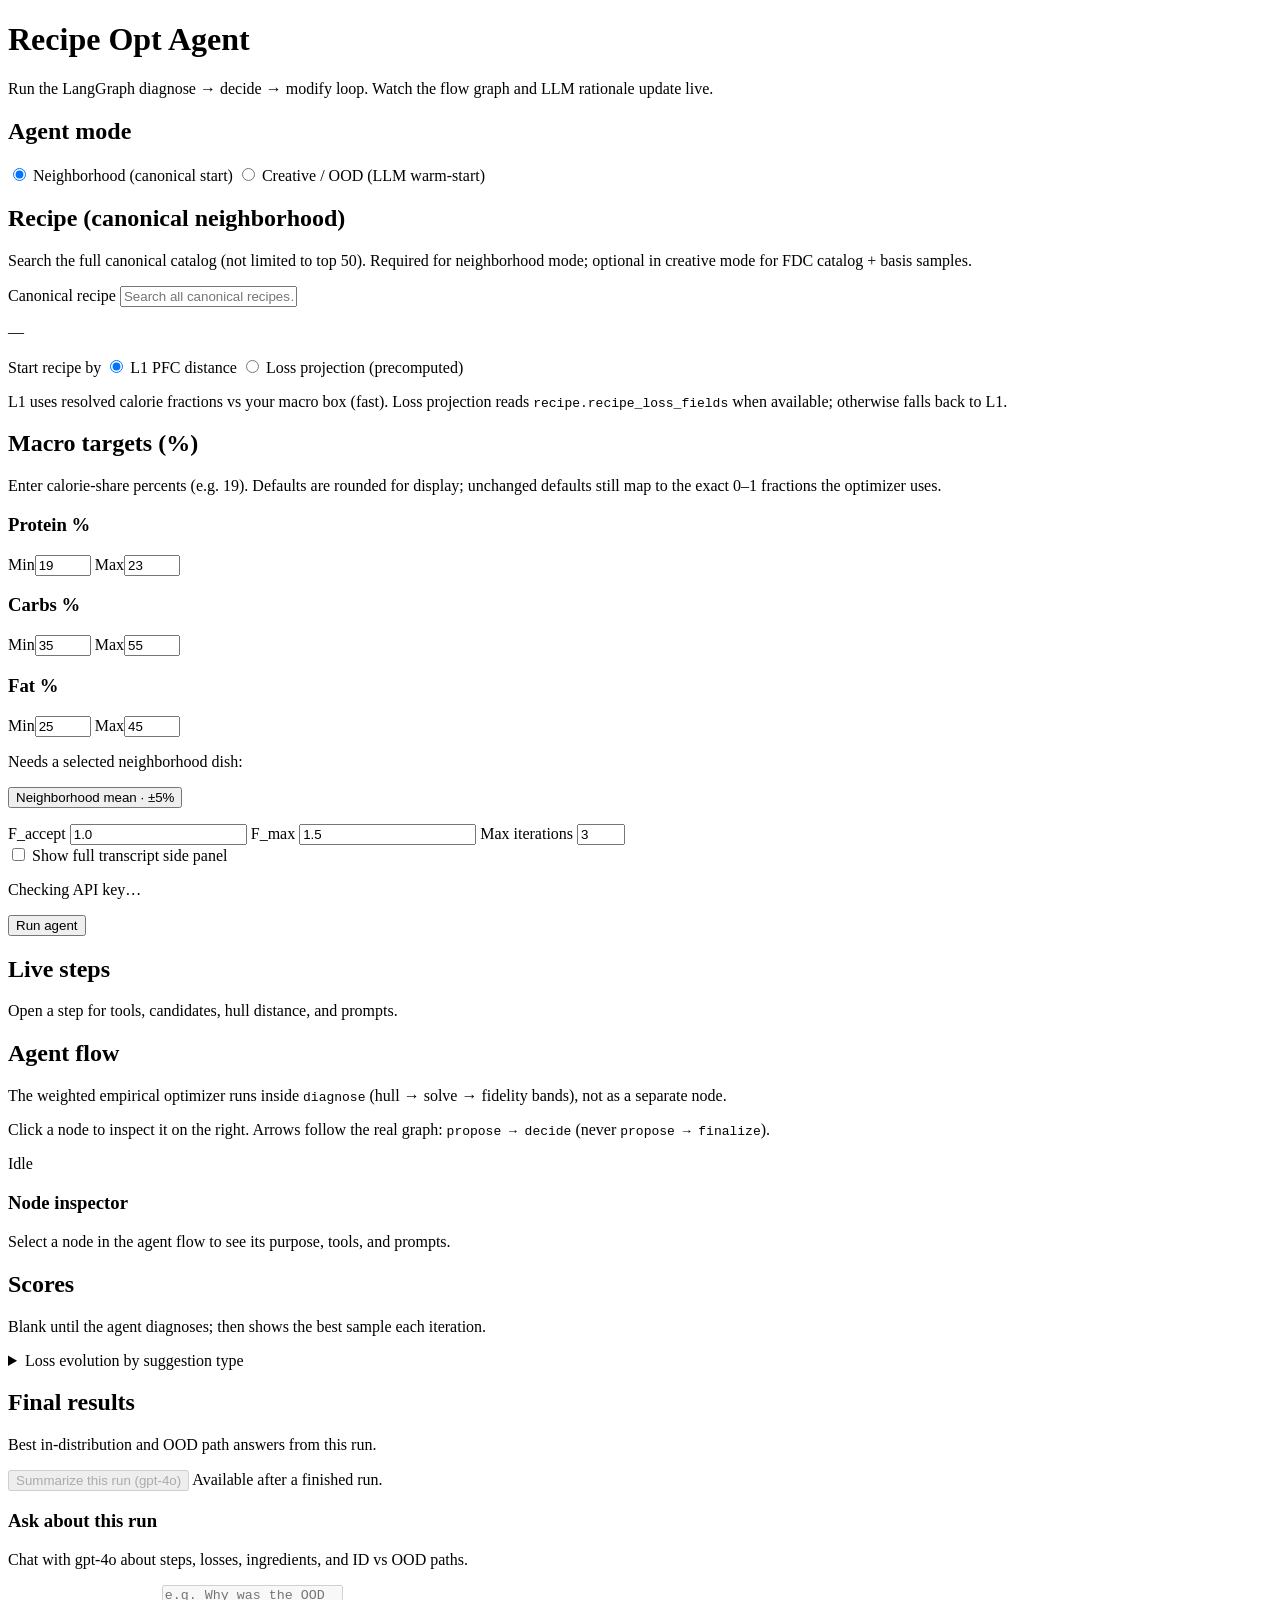
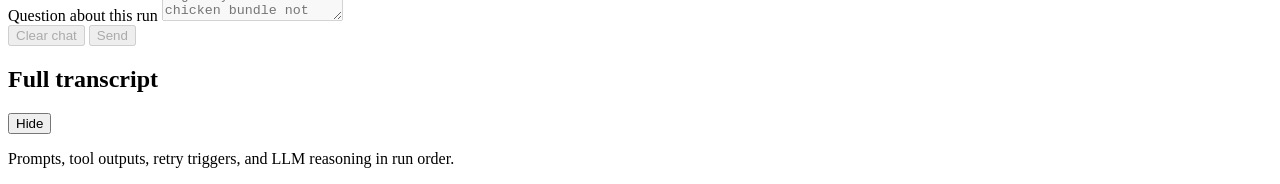
==== recipe_opt_web/static/index.html @ df43247f "Deploy recipe-opt agent on EC2 instead of MVP. Point Docker/systemd/CI at recipe_opt_web, ship agent" ====
<!DOCTYPE html>
<html lang="en">
<head>
  <meta charset="UTF-8" />
  <meta name="viewport" content="width=device-width, initial-scale=1.0" />
  <title>Recipe Opt Agent</title>
  <link rel="stylesheet" href="/static/styles.css" />
</head>
<body>
  <div class="app-shell" id="app-shell">
    <header class="app-header">
      <h1>Recipe Opt Agent</h1>
      <p>Run the LangGraph diagnose → decide → modify loop. Watch the flow graph and LLM rationale update live.</p>
    </header>

    <form id="run-form" class="run-form" novalidate>
      <section class="panel">
        <h2>Agent mode</h2>
        <div class="row controls">
          <label class="check">
            <input type="radio" name="agent_mode" id="mode_neighborhood" value="neighborhood" checked />
            Neighborhood (canonical start)
          </label>
          <label class="check">
            <input type="radio" name="agent_mode" id="mode_creative" value="creative" />
            Creative / OOD (LLM warm-start)
          </label>
        </div>
      </section>

      <section class="panel" id="creative-panel" hidden>
        <h2>Creative request</h2>
        <p class="hint">Free-text recipe intent (e.g. “40% protein carbonara, no pork”). Optionally pick a canonical dish below for neighborhood FDC catalog.</p>
        <label>
          User request
          <textarea id="user_request" rows="3" placeholder="High-protein vegetarian carbonara with 40% protein…"></textarea>
        </label>
      </section>

      <section class="panel">
        <h2>Recipe (canonical neighborhood)</h2>
        <p class="hint" id="canonical-hint">
          Search the full canonical catalog (not limited to top 50). Required for neighborhood mode;
          optional in creative mode for FDC catalog + basis samples.
        </p>
        <div class="canonical-search-wrap" id="canonical_search_wrap">
          <label for="canonical_search_input">Canonical recipe</label>
          <input
            type="text"
            id="canonical_search_input"
            autocomplete="off"
            spellcheck="false"
            placeholder="Search all canonical recipes…"
          />
          <input type="hidden" id="canonical_id" value="" />
          <ul id="canonical_results" class="canonical-results hidden" role="listbox" aria-label="Canonical search results"></ul>
        </div>
        <p class="hint" id="canonical-meta">—</p>
        <div class="row controls" id="start-metric-row">
          <span class="hint" style="margin:0">Start recipe by</span>
          <label class="check">
            <input type="radio" name="start_metric" id="start_metric_l1" value="l1_pfc" checked />
            L1 PFC distance
          </label>
          <label class="check">
            <input type="radio" name="start_metric" id="start_metric_loss" value="loss_projection" />
            Loss projection (precomputed)
          </label>
        </div>
        <p class="hint" id="start-metric-hint">
          L1 uses resolved calorie fractions vs your macro box (fast). Loss projection reads
          <code>recipe.recipe_loss_fields</code> when available; otherwise falls back to L1.
        </p>
      </section>

      <section class="panel">
        <h2>Macro targets (%)</h2>
        <p class="hint">Enter calorie-share percents (e.g. 19). Defaults are rounded for display; unchanged defaults still map to the exact 0–1 fractions the optimizer uses.</p>
        <div class="targets-grid">
          <div class="target-col">
            <h3>Protein %</h3>
            <label class="minmax-row"><span>Min</span><input type="number" id="protein_min" value="19" min="0" max="100" step="1" /></label>
            <label class="minmax-row"><span>Max</span><input type="number" id="protein_max" value="23" min="0" max="100" step="1" /></label>
          </div>
          <div class="target-col">
            <h3>Carbs %</h3>
            <label class="minmax-row"><span>Min</span><input type="number" id="carb_min" value="35" min="0" max="100" step="1" /></label>
            <label class="minmax-row"><span>Max</span><input type="number" id="carb_max" value="55" min="0" max="100" step="1" /></label>
          </div>
          <div class="target-col">
            <h3>Fat %</h3>
            <label class="minmax-row"><span>Min</span><input type="number" id="fat_min" value="25" min="0" max="100" step="1" /></label>
            <label class="minmax-row"><span>Max</span><input type="number" id="fat_max" value="45" min="0" max="100" step="1" /></label>
          </div>
        </div>
        <div class="macro-presets" id="macro-presets">
          <p class="hint">Needs a selected neighborhood dish:</p>
          <div class="row macro-preset-btns">
            <button type="button" class="ghost" id="macro-preset-neighborhood-mean" title="Mean nutrient profile of the neighborhood, ±5% box around each macro">
              Neighborhood mean · ±5%
            </button>
          </div>
          <p class="hint" id="macro-preset-status" aria-live="polite"></p>
        </div>
        <div class="row bands">
          <label>F_accept <input type="number" id="F_accept" value="1.0" min="0.1" step="0.1" /></label>
          <label>F_max <input type="number" id="F_max" value="1.5" min="0.1" step="0.1" /></label>
          <label>Max iterations <input type="number" id="max_iterations" value="3" min="1" max="10" /></label>
        </div>
        <div class="row controls">
          <label class="check">
            <input type="checkbox" id="show_transcript" />
            Show full transcript side panel
          </label>
          <p class="hint" id="health-hint">Checking API key…</p>
        </div>
      </section>

      <button type="submit" id="run-btn">Run agent</button>
      <p class="hint" id="run-status" aria-live="polite"></p>
    </form>

    <section class="panel live-steps-panel" id="live-steps-panel" aria-label="Live steps">
      <div class="panel-head">
        <h2>Live steps</h2>
        <p class="hint">Open a step for tools, candidates, hull distance, and prompts.</p>
      </div>
      <div id="timeline" class="timeline"></div>
    </section>

    <section class="panel agent-flow-panel" id="agent-flow-panel">
      <div class="panel-head">
        <h2>Agent flow</h2>
        <p class="hint" id="optimizer-note">
          The weighted empirical optimizer runs inside <code>diagnose</code> (hull → solve → fidelity bands), not as a separate node.
        </p>
        <p class="hint">Click a node to inspect it on the right. Arrows follow the real graph: <code>propose → decide</code> (never <code>propose → finalize</code>).</p>
        <div id="flow-legend" class="flow-legend" aria-label="Node compute kinds"></div>
      </div>
      <div id="flow-graph" class="flow-graph" aria-label="Agent flow graph"></div>
      <p class="hint" id="flow-status">Idle</p>
    </section>

    <aside id="flow-inspector" class="flow-inspector" aria-live="polite" aria-label="Node inspector">
      <div class="flow-inspector-empty">
        <h3>Node inspector</h3>
        <p class="hint">Select a node in the agent flow to see its purpose, tools, and prompts.</p>
      </div>
    </aside>

    <section class="panel scores-panel" id="scores-panel">
      <h2>Scores</h2>
      <p class="hint" id="scores-hint">Blank until the agent diagnoses; then shows the best sample each iteration.</p>
      <div id="display-scores" class="display-scores" aria-live="polite"></div>
      <details id="loss-chart-details" class="loss-chart-details">
        <summary>Loss evolution by suggestion type</summary>
        <div class="loss-chart-controls">
          <label>
            Loss type
            <select id="loss-chart-metric">
              <option value="ratio_loss">Ratio loss</option>
              <option value="nutrient_loss">Nutrient loss</option>
            </select>
          </label>
        </div>
        <div id="loss-chart" class="loss-chart" aria-label="Loss evolution chart"></div>
      </details>
    </section>

    <section class="panel hidden result-panel" id="result-panel">
      <h2>Final results</h2>
      <p class="hint" id="path-finals-hint">Best in-distribution and OOD path answers from this run.</p>
      <div id="path-finals" class="path-finals hidden"></div>
      <div id="final-ingredients" class="final-ingredients hidden"></div>
      <div id="finalist-cards" class="finalist-cards hidden"></div>
      <div class="flow-summary-box">
        <div class="row controls" style="align-items:center;gap:0.75rem;flex-wrap:wrap">
          <button type="button" id="flow-summary-btn" class="ghost" disabled>
            Summarize this run (gpt-4o)
          </button>
          <span class="hint" id="flow-summary-status">Available after a finished run.</span>
        </div>
        <div id="flow-summary" class="flow-summary hidden" aria-live="polite"></div>
      </div>
      <div class="run-chat-box" id="run-chat-box">
        <div class="run-chat-head">
          <h3>Ask about this run</h3>
          <p class="hint" id="run-chat-status">Chat with gpt-4o about steps, losses, ingredients, and ID vs OOD paths.</p>
        </div>
        <div id="run-chat-messages" class="run-chat-messages" aria-live="polite"></div>
        <form id="run-chat-form" class="run-chat-form">
          <label class="sr-only" for="run-chat-input">Question about this run</label>
          <textarea
            id="run-chat-input"
            rows="2"
            placeholder="e.g. Why was the OOD chicken bundle not applied? How does ratio loss compare between paths?"
            disabled
          ></textarea>
          <div class="run-chat-actions">
            <button type="button" id="run-chat-clear" class="ghost" disabled>Clear chat</button>
            <button type="submit" id="run-chat-send" disabled>Send</button>
          </div>
        </form>
      </div>
      <pre id="result-json"></pre>
    </section>

    <aside id="transcript-panel" class="transcript-panel hidden" aria-label="Full agent transcript">
      <div class="transcript-head">
        <h2>Full transcript</h2>
        <button type="button" id="close-transcript" class="ghost">Hide</button>
      </div>
      <p class="hint">Prompts, tool outputs, retry triggers, and LLM reasoning in run order.</p>
      <div id="transcript" class="transcript"></div>
    </aside>
  </div>
  <script src="/static/app.js"></script>
</body>
</html>
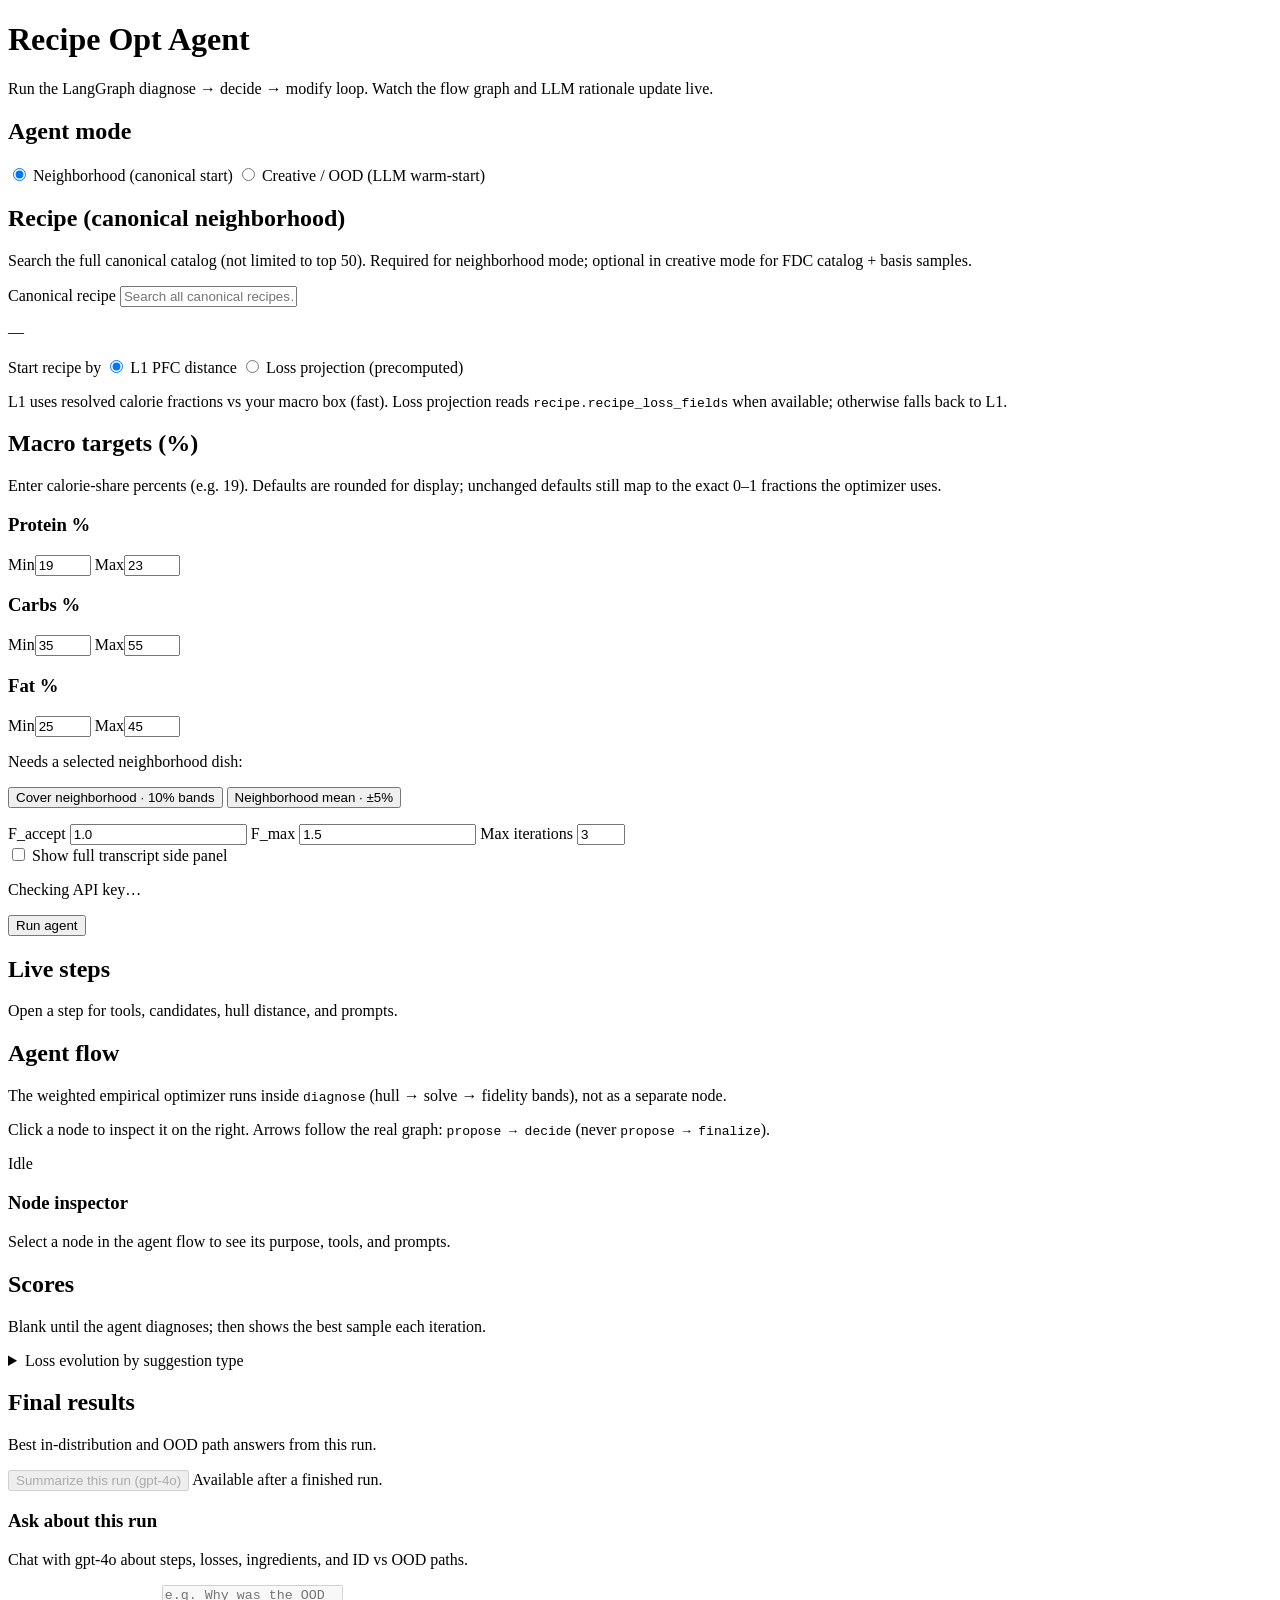
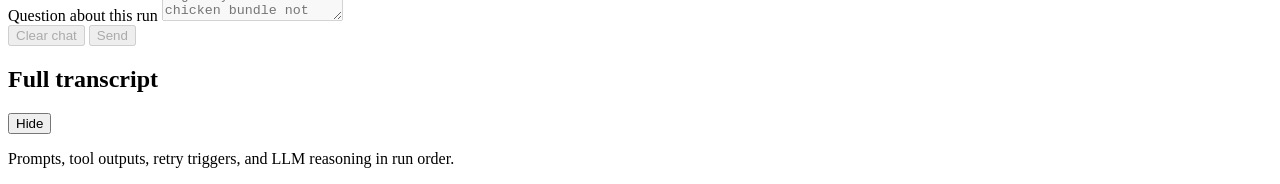
==== commit 6b4c9392: "Ship MacroIQ product UI as the deployment default page. Serve macroiq.html at /, bake MacroIQ static" ====
--- a/recipe_opt_web/static/index.html
+++ b/recipe_opt_web/static/index.html
@@ -96,6 +96,9 @@
         <div class="macro-presets" id="macro-presets">
           <p class="hint">Needs a selected neighborhood dish:</p>
           <div class="row macro-preset-btns">
+            <button type="button" class="ghost" id="macro-preset-neighborhood-coverage" title="Per-macro 10% bands covering the most neighborhood recipes">
+              Cover neighborhood · 10% bands
+            </button>
             <button type="button" class="ghost" id="macro-preset-neighborhood-mean" title="Mean nutrient profile of the neighborhood, ±5% box around each macro">
               Neighborhood mean · ±5%
             </button>
